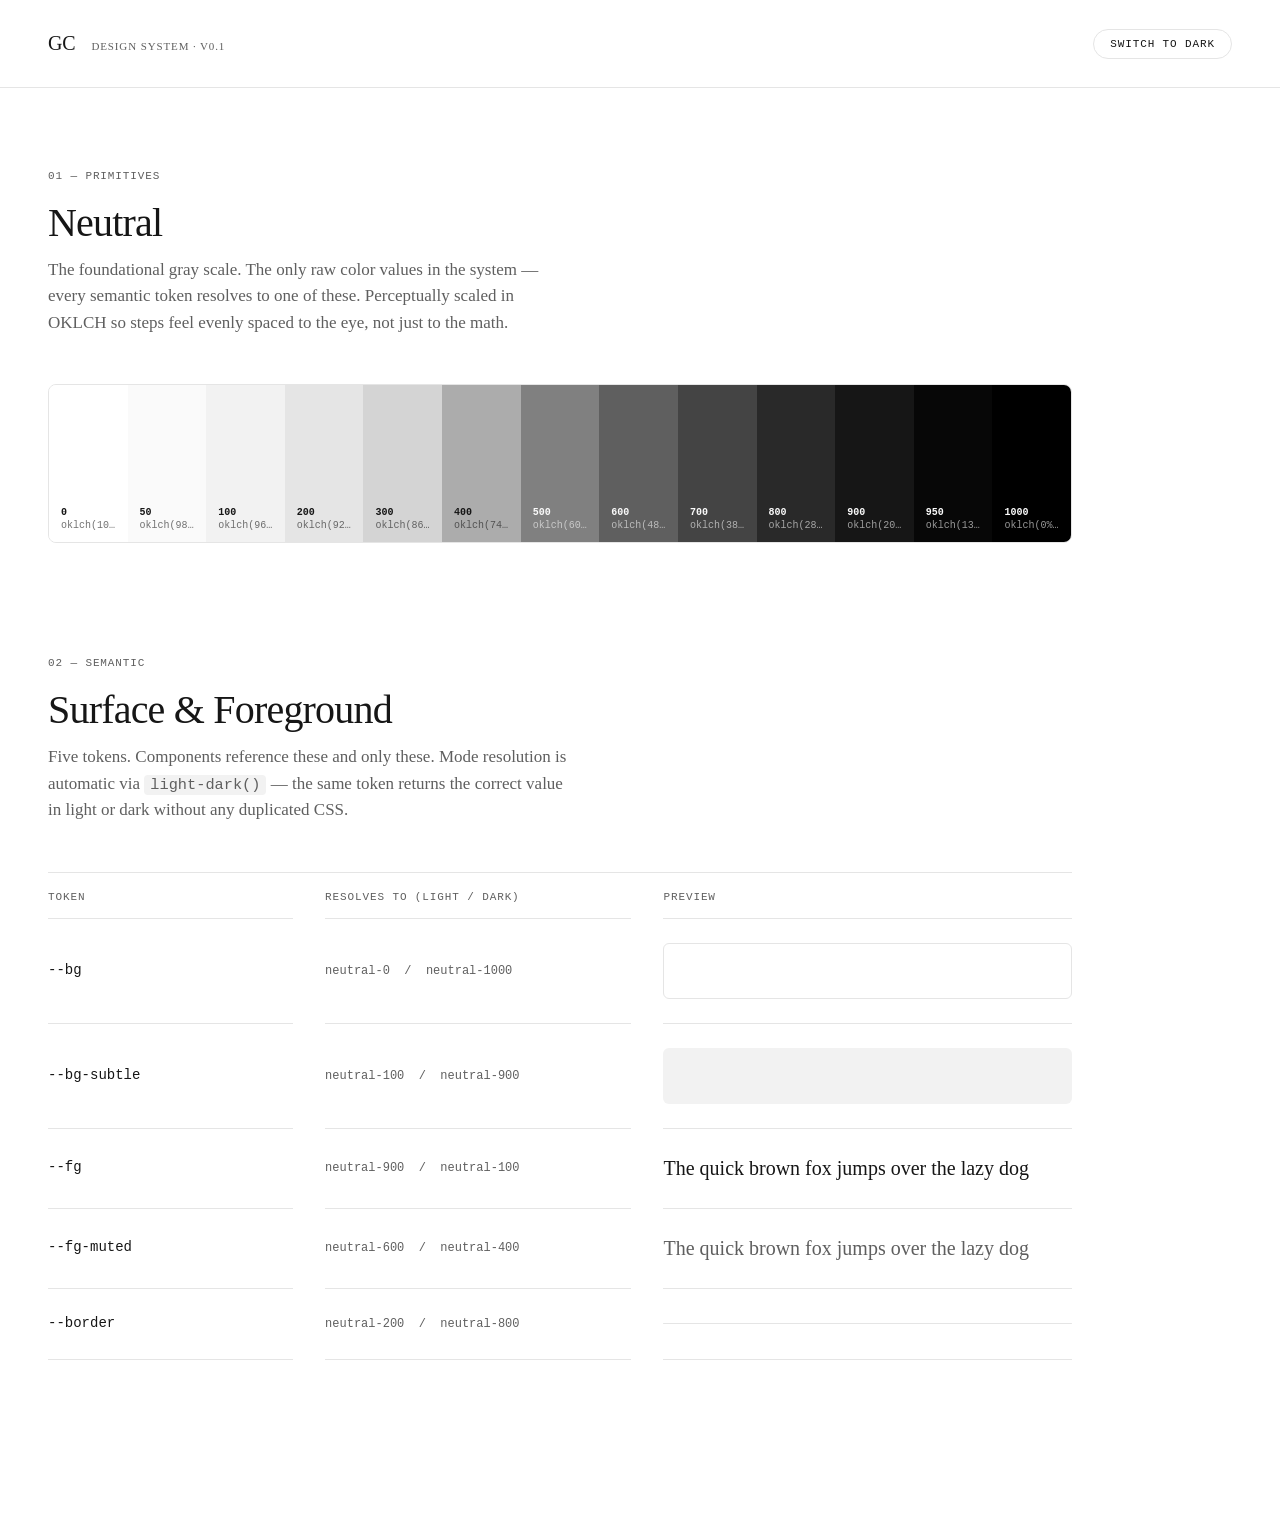
==== index.html @ 3e2ddb0b "M1 — primitives + semantic foundation" ====
<!doctype html>
<html lang="en">
<head>
  <meta charset="utf-8">
  <title>GC — Design System</title>
  <meta name="viewport" content="width=device-width, initial-scale=1">
  <link rel="stylesheet" href="tokens/primitives.css">
  <link rel="stylesheet" href="tokens/semantic.css">
  <style>
    /* Docs-page styling. Uses only semantic tokens — never primitives directly. */

    *, *::before, *::after { box-sizing: border-box; }

    html, body { margin: 0; padding: 0; }

    body {
      background: var(--bg);
      color: var(--fg);
      font-family: ui-serif, "Iowan Old Style", "Charter", Georgia, serif;
      font-size: 16px;
      line-height: 1.55;
      -webkit-font-smoothing: antialiased;
      -moz-osx-font-smoothing: grayscale;
    }

    .mono {
      font-family: ui-monospace, "SF Mono", Menlo, monospace;
      font-size: 12px;
      letter-spacing: 0.02em;
    }

    /* ── Header ─────────────────────────────────────────── */
    header {
      display: flex;
      justify-content: space-between;
      align-items: center;
      padding: 28px 48px;
      border-bottom: 1px solid var(--border);
    }
    .brand {
      display: flex;
      align-items: baseline;
      gap: 16px;
    }
    .wordmark {
      font-size: 20px;
      font-weight: 500;
      letter-spacing: -0.01em;
    }
    .breadcrumb {
      color: var(--fg-muted);
      text-transform: uppercase;
      font-size: 11px;
      letter-spacing: 0.08em;
    }
    .mode-toggle {
      background: transparent;
      border: 1px solid var(--border);
      color: var(--fg);
      padding: 8px 16px;
      border-radius: 999px;
      cursor: pointer;
      font-family: ui-monospace, "SF Mono", Menlo, monospace;
      font-size: 11px;
      text-transform: uppercase;
      letter-spacing: 0.08em;
    }
    .mode-toggle:hover { background: var(--bg-subtle); }

    /* ── Layout ─────────────────────────────────────────── */
    main {
      max-width: 1120px;
      padding: 80px 48px 160px;
    }
    section + section { margin-top: 112px; }

    .section-label {
      color: var(--fg-muted);
      text-transform: uppercase;
      font-size: 11px;
      letter-spacing: 0.08em;
      margin-bottom: 16px;
      font-family: ui-monospace, "SF Mono", Menlo, monospace;
    }
    h2 {
      font-size: 40px;
      font-weight: 400;
      letter-spacing: -0.02em;
      margin: 0 0 12px;
      line-height: 1.1;
    }
    .section-desc {
      max-width: 62ch;
      color: var(--fg-muted);
      margin: 0 0 48px;
      font-size: 17px;
      line-height: 1.55;
    }
    code {
      font-family: ui-monospace, "SF Mono", Menlo, monospace;
      font-size: 0.9em;
      background: var(--bg-subtle);
      padding: 1px 6px;
      border-radius: 4px;
    }

    /* ── Neutral ramp ───────────────────────────────────── */
    .ramp {
      display: grid;
      /* minmax(0, 1fr) lets columns shrink below their content's intrinsic size,
         otherwise the mono hex labels force a min width and the last swatches clip. */
      grid-template-columns: repeat(13, minmax(0, 1fr));
      border: 1px solid var(--border);
      border-radius: 8px;
      overflow: hidden;
    }
    .swatch {
      aspect-ratio: 1 / 2;
      display: flex;
      flex-direction: column;
      justify-content: flex-end;
      padding: 10px 12px;
      font-family: ui-monospace, "SF Mono", Menlo, monospace;
      font-size: 10px;
      line-height: 1.3;
    }
    .swatch .step { font-weight: 600; }
    .swatch .val {
      opacity: 0.6;
      overflow: hidden;
      text-overflow: ellipsis;
      white-space: nowrap;
    }
    /* Hide hex labels on tighter viewports — step number alone is enough. */
    @media (max-width: 960px) {
      .swatch .val { display: none; }
    }
    /* Text color: dark on light swatches (≤400), light on dark (≥500) */
    .swatch[data-on="dark"] { color: var(--color-neutral-900); }
    .swatch[data-on="light"] { color: var(--color-neutral-50); }

    /* ── Semantic table ─────────────────────────────────── */
    .sem {
      display: grid;
      grid-template-columns: minmax(160px, 1.2fr) minmax(220px, 1.5fr) 2fr;
      column-gap: 32px;
      border-top: 1px solid var(--border);
    }
    .sem-h {
      padding: 16px 0 12px;
      border-bottom: 1px solid var(--border);
      color: var(--fg-muted);
      text-transform: uppercase;
      font-size: 11px;
      letter-spacing: 0.08em;
      font-family: ui-monospace, "SF Mono", Menlo, monospace;
    }
    .sem-row {
      display: contents;
    }
    .sem-row > * {
      padding: 24px 0;
      border-bottom: 1px solid var(--border);
      display: flex;
      align-items: center;
    }
    .sem-name {
      font-family: ui-monospace, "SF Mono", Menlo, monospace;
      font-size: 14px;
    }
    .sem-resolve {
      font-family: ui-monospace, "SF Mono", Menlo, monospace;
      font-size: 12px;
      color: var(--fg-muted);
      line-height: 1.5;
    }
    .preview {
      height: 56px;
      width: 100%;
      border-radius: 6px;
    }
    .preview.line {
      height: 1px;
      align-self: center;
    }
    .preview.text {
      height: auto;
      font-family: ui-serif, Georgia, serif;
      font-size: 20px;
    }
  </style>
</head>
<body>
  <header>
    <div class="brand">
      <span class="wordmark">GC</span>
      <span class="breadcrumb">Design System · v0.1</span>
    </div>
    <button class="mode-toggle" type="button" aria-label="Toggle color mode">Toggle mode</button>
  </header>

  <main>
    <!-- ────────── Primitives ────────── -->
    <section>
      <div class="section-label">01 — Primitives</div>
      <h2>Neutral</h2>
      <p class="section-desc">
        The foundational gray scale. The only raw color values in the system — every semantic token resolves to one of these. Perceptually scaled in OKLCH so steps feel evenly spaced to the eye, not just to the math.
      </p>
      <div class="ramp" id="ramp"></div>
    </section>

    <!-- ────────── Semantic ────────── -->
    <section>
      <div class="section-label">02 — Semantic</div>
      <h2>Surface &amp; Foreground</h2>
      <p class="section-desc">
        Five tokens. Components reference these and only these. Mode resolution is automatic via <code>light-dark()</code> — the same token returns the correct value in light or dark without any duplicated CSS.
      </p>

      <div class="sem">
        <div class="sem-h">Token</div>
        <div class="sem-h">Resolves to (light / dark)</div>
        <div class="sem-h">Preview</div>

        <div class="sem-row">
          <div class="sem-name">--bg</div>
          <div class="sem-resolve">neutral-0&nbsp;&nbsp;/&nbsp;&nbsp;neutral-1000</div>
          <div><div class="preview" style="background:var(--bg); border:1px solid var(--border);"></div></div>
        </div>

        <div class="sem-row">
          <div class="sem-name">--bg-subtle</div>
          <div class="sem-resolve">neutral-100&nbsp;&nbsp;/&nbsp;&nbsp;neutral-900</div>
          <div><div class="preview" style="background:var(--bg-subtle);"></div></div>
        </div>

        <div class="sem-row">
          <div class="sem-name">--fg</div>
          <div class="sem-resolve">neutral-900&nbsp;&nbsp;/&nbsp;&nbsp;neutral-100</div>
          <div><div class="preview text" style="color:var(--fg);">The quick brown fox jumps over the lazy dog</div></div>
        </div>

        <div class="sem-row">
          <div class="sem-name">--fg-muted</div>
          <div class="sem-resolve">neutral-600&nbsp;&nbsp;/&nbsp;&nbsp;neutral-400</div>
          <div><div class="preview text" style="color:var(--fg-muted);">The quick brown fox jumps over the lazy dog</div></div>
        </div>

        <div class="sem-row">
          <div class="sem-name">--border</div>
          <div class="sem-resolve">neutral-200&nbsp;&nbsp;/&nbsp;&nbsp;neutral-800</div>
          <div><div class="preview line" style="background:var(--border);"></div></div>
        </div>
      </div>
    </section>
  </main>

  <script>
    // ── Render neutral ramp from the actual CSS variables ──
    (() => {
      const steps = [0, 50, 100, 200, 300, 400, 500, 600, 700, 800, 900, 950, 1000];
      const ramp = document.getElementById('ramp');
      const cs = getComputedStyle(document.documentElement);
      ramp.innerHTML = steps.map(s => {
        const varName = `--color-neutral-${s}`;
        const val = cs.getPropertyValue(varName).trim();
        const onColor = s <= 400 ? 'dark' : 'light';
        return `
          <div class="swatch" data-on="${onColor}" style="background: var(${varName});">
            <span class="step">${s}</span>
            <span class="val">${val}</span>
          </div>`;
      }).join('');
    })();

    // ── Mode toggle ──
    (() => {
      const root = document.documentElement;
      const btn = document.querySelector('.mode-toggle');
      const stored = localStorage.getItem('gc-mode');
      if (stored === 'light' || stored === 'dark') {
        root.setAttribute('data-mode', stored);
      }
      function currentMode() {
        return root.getAttribute('data-mode')
          || (matchMedia('(prefers-color-scheme: dark)').matches ? 'dark' : 'light');
      }
      function refresh() {
        btn.textContent = currentMode() === 'dark' ? 'Switch to light' : 'Switch to dark';
      }
      btn.addEventListener('click', () => {
        const next = currentMode() === 'dark' ? 'light' : 'dark';
        root.setAttribute('data-mode', next);
        localStorage.setItem('gc-mode', next);
        refresh();
      });
      refresh();
    })();
  </script>
</body>
</html>
---- tokens/primitives.css ----
/* ============================================================
   PRIMITIVES — raw values. Never consumed by components directly.
   Semantic tokens reference these.
   ============================================================ */

:root {
  /* ── Neutral ─────────────────────────────────────────────
     True gray, perceptually scaled in OKLCH.
     13 steps: 0 (white) → 1000 (black). */
  --color-neutral-0:    oklch(100%   0 0);
  --color-neutral-50:   oklch(98.4%  0 0);
  --color-neutral-100:  oklch(96.2%  0 0);
  --color-neutral-200:  oklch(92.2%  0 0);
  --color-neutral-300:  oklch(86.9%  0 0);
  --color-neutral-400:  oklch(74.5%  0 0);
  --color-neutral-500:  oklch(60.0%  0 0);
  --color-neutral-600:  oklch(48.5%  0 0);
  --color-neutral-700:  oklch(38.6%  0 0);
  --color-neutral-800:  oklch(28.0%  0 0);
  --color-neutral-900:  oklch(20.0%  0 0);
  --color-neutral-950:  oklch(13.0%  0 0);
  --color-neutral-1000: oklch(0%     0 0);
}
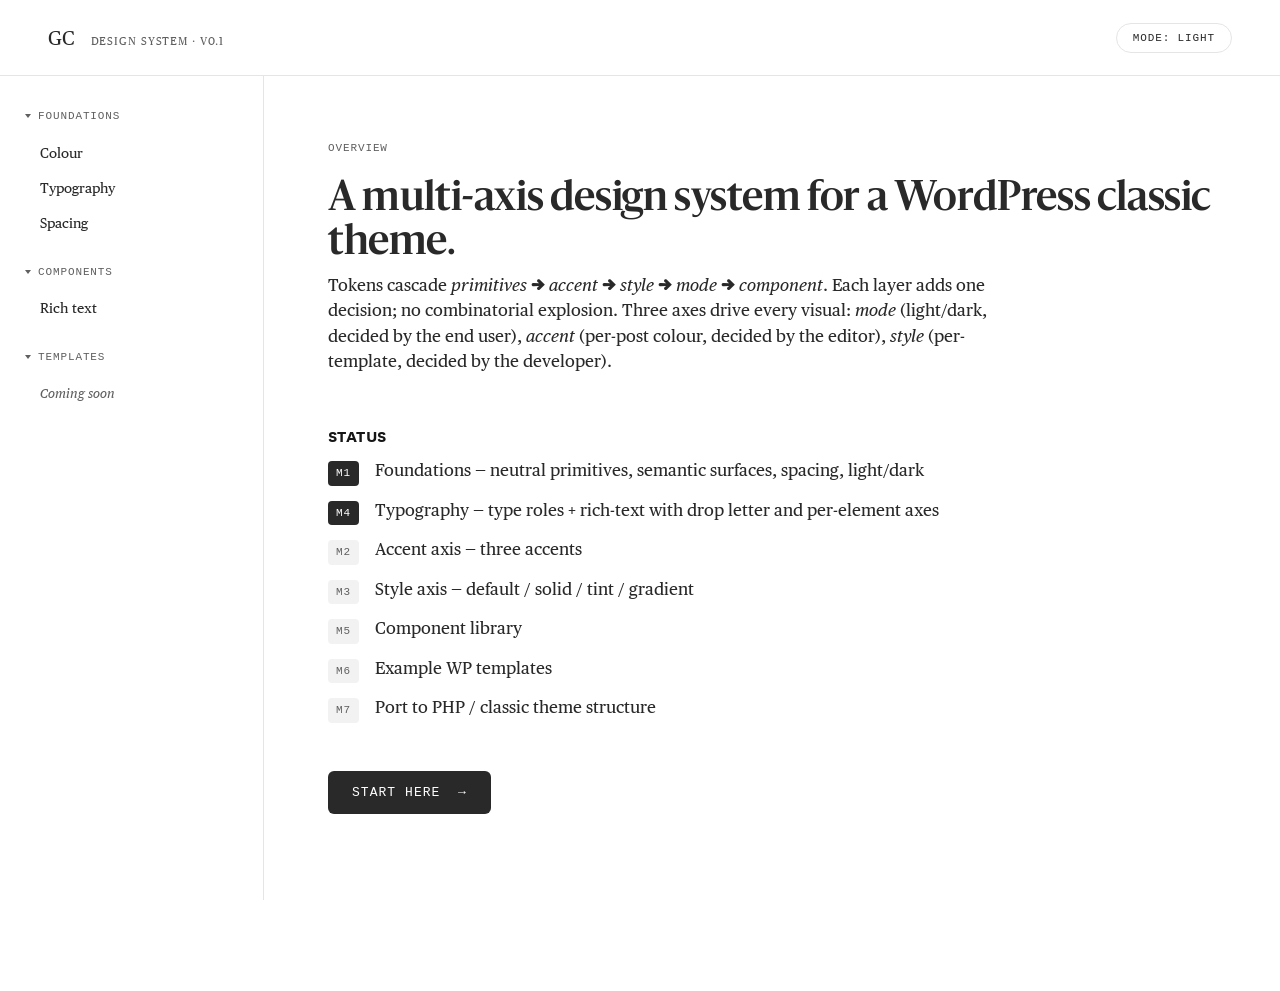
==== commit 4e5d618a: "DS setup + richtext" ====
--- a/index.html
+++ b/index.html
@@ -4,191 +4,11 @@
   <meta charset="utf-8">
   <title>GC — Design System</title>
   <meta name="viewport" content="width=device-width, initial-scale=1">
+  <link rel="stylesheet" href="tokens/fonts.css">
   <link rel="stylesheet" href="tokens/primitives.css">
   <link rel="stylesheet" href="tokens/semantic.css">
-  <style>
-    /* Docs-page styling. Uses only semantic tokens — never primitives directly. */
-
-    *, *::before, *::after { box-sizing: border-box; }
-
-    html, body { margin: 0; padding: 0; }
-
-    body {
-      background: var(--bg);
-      color: var(--fg);
-      font-family: ui-serif, "Iowan Old Style", "Charter", Georgia, serif;
-      font-size: 16px;
-      line-height: 1.55;
-      -webkit-font-smoothing: antialiased;
-      -moz-osx-font-smoothing: grayscale;
-    }
-
-    .mono {
-      font-family: ui-monospace, "SF Mono", Menlo, monospace;
-      font-size: 12px;
-      letter-spacing: 0.02em;
-    }
-
-    /* ── Header ─────────────────────────────────────────── */
-    header {
-      display: flex;
-      justify-content: space-between;
-      align-items: center;
-      padding: 28px 48px;
-      border-bottom: 1px solid var(--border);
-    }
-    .brand {
-      display: flex;
-      align-items: baseline;
-      gap: 16px;
-    }
-    .wordmark {
-      font-size: 20px;
-      font-weight: 500;
-      letter-spacing: -0.01em;
-    }
-    .breadcrumb {
-      color: var(--fg-muted);
-      text-transform: uppercase;
-      font-size: 11px;
-      letter-spacing: 0.08em;
-    }
-    .mode-toggle {
-      background: transparent;
-      border: 1px solid var(--border);
-      color: var(--fg);
-      padding: 8px 16px;
-      border-radius: 999px;
-      cursor: pointer;
-      font-family: ui-monospace, "SF Mono", Menlo, monospace;
-      font-size: 11px;
-      text-transform: uppercase;
-      letter-spacing: 0.08em;
-    }
-    .mode-toggle:hover { background: var(--bg-subtle); }
-
-    /* ── Layout ─────────────────────────────────────────── */
-    main {
-      max-width: 1120px;
-      padding: 80px 48px 160px;
-    }
-    section + section { margin-top: 112px; }
-
-    .section-label {
-      color: var(--fg-muted);
-      text-transform: uppercase;
-      font-size: 11px;
-      letter-spacing: 0.08em;
-      margin-bottom: 16px;
-      font-family: ui-monospace, "SF Mono", Menlo, monospace;
-    }
-    h2 {
-      font-size: 40px;
-      font-weight: 400;
-      letter-spacing: -0.02em;
-      margin: 0 0 12px;
-      line-height: 1.1;
-    }
-    .section-desc {
-      max-width: 62ch;
-      color: var(--fg-muted);
-      margin: 0 0 48px;
-      font-size: 17px;
-      line-height: 1.55;
-    }
-    code {
-      font-family: ui-monospace, "SF Mono", Menlo, monospace;
-      font-size: 0.9em;
-      background: var(--bg-subtle);
-      padding: 1px 6px;
-      border-radius: 4px;
-    }
-
-    /* ── Neutral ramp ───────────────────────────────────── */
-    .ramp {
-      display: grid;
-      /* minmax(0, 1fr) lets columns shrink below their content's intrinsic size,
-         otherwise the mono hex labels force a min width and the last swatches clip. */
-      grid-template-columns: repeat(13, minmax(0, 1fr));
-      border: 1px solid var(--border);
-      border-radius: 8px;
-      overflow: hidden;
-    }
-    .swatch {
-      aspect-ratio: 1 / 2;
-      display: flex;
-      flex-direction: column;
-      justify-content: flex-end;
-      padding: 10px 12px;
-      font-family: ui-monospace, "SF Mono", Menlo, monospace;
-      font-size: 10px;
-      line-height: 1.3;
-    }
-    .swatch .step { font-weight: 600; }
-    .swatch .val {
-      opacity: 0.6;
-      overflow: hidden;
-      text-overflow: ellipsis;
-      white-space: nowrap;
-    }
-    /* Hide hex labels on tighter viewports — step number alone is enough. */
-    @media (max-width: 960px) {
-      .swatch .val { display: none; }
-    }
-    /* Text color: dark on light swatches (≤400), light on dark (≥500) */
-    .swatch[data-on="dark"] { color: var(--color-neutral-900); }
-    .swatch[data-on="light"] { color: var(--color-neutral-50); }
-
-    /* ── Semantic table ─────────────────────────────────── */
-    .sem {
-      display: grid;
-      grid-template-columns: minmax(160px, 1.2fr) minmax(220px, 1.5fr) 2fr;
-      column-gap: 32px;
-      border-top: 1px solid var(--border);
-    }
-    .sem-h {
-      padding: 16px 0 12px;
-      border-bottom: 1px solid var(--border);
-      color: var(--fg-muted);
-      text-transform: uppercase;
-      font-size: 11px;
-      letter-spacing: 0.08em;
-      font-family: ui-monospace, "SF Mono", Menlo, monospace;
-    }
-    .sem-row {
-      display: contents;
-    }
-    .sem-row > * {
-      padding: 24px 0;
-      border-bottom: 1px solid var(--border);
-      display: flex;
-      align-items: center;
-    }
-    .sem-name {
-      font-family: ui-monospace, "SF Mono", Menlo, monospace;
-      font-size: 14px;
-    }
-    .sem-resolve {
-      font-family: ui-monospace, "SF Mono", Menlo, monospace;
-      font-size: 12px;
-      color: var(--fg-muted);
-      line-height: 1.5;
-    }
-    .preview {
-      height: 56px;
-      width: 100%;
-      border-radius: 6px;
-    }
-    .preview.line {
-      height: 1px;
-      align-self: center;
-    }
-    .preview.text {
-      height: auto;
-      font-family: ui-serif, Georgia, serif;
-      font-size: 20px;
-    }
-  </style>
+  <link rel="stylesheet" href="tokens/rich-text.css">
+  <link rel="stylesheet" href="docs.css">
 </head>
 <body>
   <header>
@@ -196,107 +16,38 @@
       <span class="wordmark">GC</span>
       <span class="breadcrumb">Design System · v0.1</span>
     </div>
-    <button class="mode-toggle" type="button" aria-label="Toggle color mode">Toggle mode</button>
+    <div class="toggles">
+      <button class="toggle" id="mode-toggle" type="button" aria-label="Toggle color mode">Mode: light</button>
+    </div>
   </header>
 
+  <div id="sidebar-mount"></div>
+
   <main>
-    <!-- ────────── Primitives ────────── -->
     <section>
-      <div class="section-label">01 — Primitives</div>
-      <h2>Neutral</h2>
+      <div class="section-label">Overview</div>
+      <h2>A multi-axis design system for a WordPress classic theme.</h2>
       <p class="section-desc">
-        The foundational gray scale. The only raw color values in the system — every semantic token resolves to one of these. Perceptually scaled in OKLCH so steps feel evenly spaced to the eye, not just to the math.
-      </p>
-      <div class="ramp" id="ramp"></div>
-    </section>
-
-    <!-- ────────── Semantic ────────── -->
-    <section>
-      <div class="section-label">02 — Semantic</div>
-      <h2>Surface &amp; Foreground</h2>
-      <p class="section-desc">
-        Five tokens. Components reference these and only these. Mode resolution is automatic via <code>light-dark()</code> — the same token returns the correct value in light or dark without any duplicated CSS.
+        Tokens cascade <em>primitives → accent → style → mode → component</em>. Each layer adds one decision; no combinatorial explosion. Three axes drive every visual: <em>mode</em> (light/dark, decided by the end user), <em>accent</em> (per-post colour, decided by the editor), <em>style</em> (per-template, decided by the developer).
       </p>
 
-      <div class="sem">
-        <div class="sem-h">Token</div>
-        <div class="sem-h">Resolves to (light / dark)</div>
-        <div class="sem-h">Preview</div>
+      <h3>Status</h3>
+      <ul class="roadmap">
+        <li><span class="roadmap-stage roadmap-done">M1</span> Foundations &mdash; neutral primitives, semantic surfaces, spacing, light/dark</li>
+        <li><span class="roadmap-stage roadmap-done">M4</span> Typography &mdash; type roles + rich-text with drop letter and per-element axes</li>
+        <li><span class="roadmap-stage">M2</span> Accent axis &mdash; three accents</li>
+        <li><span class="roadmap-stage">M3</span> Style axis &mdash; default / solid / tint / gradient</li>
+        <li><span class="roadmap-stage">M5</span> Component library</li>
+        <li><span class="roadmap-stage">M6</span> Example WP templates</li>
+        <li><span class="roadmap-stage">M7</span> Port to PHP / classic theme structure</li>
+      </ul>
 
-        <div class="sem-row">
-          <div class="sem-name">--bg</div>
-          <div class="sem-resolve">neutral-0&nbsp;&nbsp;/&nbsp;&nbsp;neutral-1000</div>
-          <div><div class="preview" style="background:var(--bg); border:1px solid var(--border);"></div></div>
-        </div>
-
-        <div class="sem-row">
-          <div class="sem-name">--bg-subtle</div>
-          <div class="sem-resolve">neutral-100&nbsp;&nbsp;/&nbsp;&nbsp;neutral-900</div>
-          <div><div class="preview" style="background:var(--bg-subtle);"></div></div>
-        </div>
-
-        <div class="sem-row">
-          <div class="sem-name">--fg</div>
-          <div class="sem-resolve">neutral-900&nbsp;&nbsp;/&nbsp;&nbsp;neutral-100</div>
-          <div><div class="preview text" style="color:var(--fg);">The quick brown fox jumps over the lazy dog</div></div>
-        </div>
-
-        <div class="sem-row">
-          <div class="sem-name">--fg-muted</div>
-          <div class="sem-resolve">neutral-600&nbsp;&nbsp;/&nbsp;&nbsp;neutral-400</div>
-          <div><div class="preview text" style="color:var(--fg-muted);">The quick brown fox jumps over the lazy dog</div></div>
-        </div>
-
-        <div class="sem-row">
-          <div class="sem-name">--border</div>
-          <div class="sem-resolve">neutral-200&nbsp;&nbsp;/&nbsp;&nbsp;neutral-800</div>
-          <div><div class="preview line" style="background:var(--border);"></div></div>
-        </div>
-      </div>
+      <p style="margin-top: var(--space-48);">
+        <a href="foundations/colour.html" class="cta">Start here &nbsp;→</a>
+      </p>
     </section>
   </main>
 
-  <script>
-    // ── Render neutral ramp from the actual CSS variables ──
-    (() => {
-      const steps = [0, 50, 100, 200, 300, 400, 500, 600, 700, 800, 900, 950, 1000];
-      const ramp = document.getElementById('ramp');
-      const cs = getComputedStyle(document.documentElement);
-      ramp.innerHTML = steps.map(s => {
-        const varName = `--color-neutral-${s}`;
-        const val = cs.getPropertyValue(varName).trim();
-        const onColor = s <= 400 ? 'dark' : 'light';
-        return `
-          <div class="swatch" data-on="${onColor}" style="background: var(${varName});">
-            <span class="step">${s}</span>
-            <span class="val">${val}</span>
-          </div>`;
-      }).join('');
-    })();
-
-    // ── Mode toggle ──
-    (() => {
-      const root = document.documentElement;
-      const btn = document.querySelector('.mode-toggle');
-      const stored = localStorage.getItem('gc-mode');
-      if (stored === 'light' || stored === 'dark') {
-        root.setAttribute('data-mode', stored);
-      }
-      function currentMode() {
-        return root.getAttribute('data-mode')
-          || (matchMedia('(prefers-color-scheme: dark)').matches ? 'dark' : 'light');
-      }
-      function refresh() {
-        btn.textContent = currentMode() === 'dark' ? 'Switch to light' : 'Switch to dark';
-      }
-      btn.addEventListener('click', () => {
-        const next = currentMode() === 'dark' ? 'light' : 'dark';
-        root.setAttribute('data-mode', next);
-        localStorage.setItem('gc-mode', next);
-        refresh();
-      });
-      refresh();
-    })();
-  </script>
+  <script src="docs.js"></script>
 </body>
 </html>
--- a/tokens/fonts.css
+++ b/tokens/fonts.css
@@ -0,0 +1,87 @@
+/* ============================================================
+   @font-face declarations.
+   Web licensed for LGC. Self-hosted, woff2 preferred.
+   ============================================================ */
+
+/* ── Sanomat (Web) ─────────────────────────────────────────
+   Display serif. We only have Semibold (600) currently.
+   System asks for Medium (500); Semibold stands in until
+   the Medium file arrives.
+   font-weight range covers both so demanding either resolves. */
+@font-face {
+  font-family: "Sanomat";
+  src: url("../fonts/Sanomat-Semibold-Web.woff2") format("woff2");
+  font-weight: 500 600;
+  font-style: normal;
+  font-display: swap;
+}
+@font-face {
+  font-family: "Sanomat";
+  src: url("../fonts/Sanomat-RegularItalic-Web.woff2") format("woff2");
+  font-weight: 400;
+  font-style: italic;
+  font-display: swap;
+}
+
+/* ── Publico Text (Web) ────────────────────────────────────
+   Body serif. */
+@font-face {
+  font-family: "Publico Text";
+  src: url("../fonts/PublicoText-Roman-Web.woff2") format("woff2");
+  font-weight: 400;
+  font-style: normal;
+  font-display: swap;
+}
+@font-face {
+  font-family: "Publico Text";
+  src: url("../fonts/PublicoText-Italic-Web.woff2") format("woff2");
+  font-weight: 400;
+  font-style: italic;
+  font-display: swap;
+}
+@font-face {
+  font-family: "Publico Text";
+  src: url("../fonts/PublicoText-Semibold-Web.woff2") format("woff2");
+  font-weight: 600;
+  font-style: normal;
+  font-display: swap;
+}
+@font-face {
+  font-family: "Publico Text";
+  src: url("../fonts/PublicoText-SemiboldItalic-Web.woff2") format("woff2");
+  font-weight: 600;
+  font-style: italic;
+  font-display: swap;
+}
+
+/* ── National (Web) ────────────────────────────────────────
+   Alt sans. Light for displays, Book for body, Semibold for emphasis.
+   TODO: National-Book.woff2 and National-Semibold.woff2 not yet provided. */
+@font-face {
+  font-family: "National";
+  src: url("../fonts/NationalWeb-Light.woff2") format("woff2");
+  font-weight: 300;
+  font-style: normal;
+  font-display: swap;
+}
+@font-face {
+  font-family: "National";
+  src: url("../fonts/NationalWeb-Book.woff") format("woff");
+  font-weight: 400;
+  font-style: normal;
+  font-display: swap;
+}
+@font-face {
+  font-family: "National";
+  src: url("../fonts/NationalWeb-BookItalic.woff2") format("woff2");
+  font-weight: 400;
+  font-style: italic;
+  font-display: swap;
+}
+@font-face {
+  font-family: "National";
+  src: url("../fonts/NationalWeb-Semibold.woff") format("woff");
+  font-weight: 600;
+  font-style: normal;
+  font-display: swap;
+}
--- a/tokens/primitives.css
+++ b/tokens/primitives.css
@@ -20,4 +20,36 @@
   --color-neutral-900:  oklch(20.0%  0 0);
   --color-neutral-950:  oklch(13.0%  0 0);
   --color-neutral-1000: oklch(0%     0 0);
+
+  /* ── Type families ───────────────────────────────────────
+     The three faces. Display (Sanomat) is only used inside
+     the display roles; body & alt use Publico / National. */
+  --font-display: "Sanomat", Georgia, "Times New Roman", serif;
+  --font-serif:   "Publico Text", Georgia, "Times New Roman", serif;
+  --font-sans:    "National", -apple-system, BlinkMacSystemFont,
+                  "Segoe UI", Helvetica, Arial, sans-serif;
+
+  /* ── Type weights ────────────────────────────────────────
+     Names match CSS numeric scale 1:1.
+     Sanomat ships only Semibold in the web licence — there is
+     no separate Medium weight; displays use Semibold. */
+  --weight-light:    300;   /* National Light — displays in alt   */
+  --weight-book:     400;   /* National Book, Publico Roman       */
+  --weight-semibold: 600;   /* Sanomat (display), emphasis serif/sans */
+
+  /* ── Spacing ─────────────────────────────────────────────
+     Base scale from the Figma source. Values in rem so that
+     a user with a larger root font-size gets proportional
+     spacing across the whole system.
+     1rem = 16px @ default root font-size.
+     Numbers in token name = the px value at default. */
+  --space-00: 0;
+  --space-02: 0.125rem;  /*  2 */
+  --space-04: 0.25rem;   /*  4 */
+  --space-08: 0.5rem;    /*  8 */
+  --space-12: 0.75rem;   /* 12 */
+  --space-16: 1rem;      /* 16 */
+  --space-24: 1.5rem;    /* 24 */
+  --space-32: 2rem;      /* 32 */
+  --space-48: 3rem;      /* 48 */
 }
--- a/tokens/rich-text.css
+++ b/tokens/rich-text.css
@@ -0,0 +1,171 @@
+/* ============================================================
+   RICH TEXT — the .rich-text wrapper applies design-system
+   typography to plain semantic HTML (the output of a CMS
+   editor like Gutenberg, but framework-agnostic).
+
+   Rules inside this file map HTML tags → behaviour. Components
+   outside .rich-text use the utility classes (.text-body etc.).
+
+   Vertical rhythm uses the project spacing scale (--space-*),
+   not the `lh` unit — keeps the rich-text rhythm in step with
+   the rest of the layout system rather than the running line.
+   ============================================================ */
+
+/* ── Numerals: old-style by default in body prose ─────────
+   Old-style figures have ascenders & descenders like lowercase
+   letters — they read naturally inside running text. */
+.rich-text {
+  font-variant-numeric: oldstyle-nums proportional-nums;
+}
+
+/* List markers use lining (cap-height) + tabular figures so
+   "11." "12." "100." all align at the decimal point.
+   Markers render in semibold by default; face follows the
+   body typeset, swapped via data-ol-marker="alt" on any
+   ancestor (see semantic.css RICH-TEXT AXES). Size is fixed
+   at 17px regardless of body typeset so numerals read the
+   same weight in any context. ───────────────────────── */
+.rich-text ol > li::marker {
+  font-variant-numeric: lining-nums tabular-nums;
+  font-weight:          var(--weight-semibold);
+  font-family:          var(--ol-marker-family, var(--typeset-family));
+  font-size:            1.0625rem;
+}
+
+/* ── Reset margins on direct children we control.
+   :where() keeps the selector match but zeroes its specificity,
+   so the rhythm rule below (lower specificity by default) can
+   still apply its margin-block-start. ───────────────────── */
+:where(.rich-text > p,
+       .rich-text > ul,
+       .rich-text > ol,
+       .rich-text > h2,
+       .rich-text > h3) {
+  margin: 0;
+}
+
+/* ── Vertical rhythm: every direct child after another gets
+   the default gap above it. Pattern A (top-only): only
+   margin-block-start, never block-end, so the system is
+   robust to block/flex/grid contexts (no margin collapse). */
+.rich-text > * + * {
+  margin-block-start: var(--space-12);
+}
+
+/* Heading top spacing. Below uses the default --space-12. */
+.rich-text > * + h2 { margin-block-start: var(--space-48); }
+.rich-text > * + h3 { margin-block-start: var(--space-24); }
+
+/* ── Headings ────────────────────────────────────────────
+   H2 and H3 are body-styled (not display), with semibold +
+   wider tracking + high-contrast color. H2 adds all-small-caps
+   for a strong editorial section divider.
+
+   font-family / font-size / line-height consume per-element
+   axis tokens (see semantic.css RICH-TEXT AXES). On alt the
+   size and leading flip to the swapped typeset's, so a
+   serif-on-sans-body heading optically matches a serif-on-
+   serif-body heading, and computed line-height in px stays
+   invariant. Tokens fall back to the body typeset when unset. */
+.rich-text h2 {
+  font-family:       var(--h2-family,         var(--typeset-family));
+  font-size:         calc(1.0625rem * var(--h2-size-scale,    var(--typeset-size-scale)));
+  line-height:       calc(1.4       * var(--h2-leading-scale, var(--typeset-leading-scale)));
+  font-weight:       var(--weight-semibold);
+  letter-spacing:    0.02em;
+  font-variant-caps: all-small-caps;
+  color:             var(--fg-high-contrast);
+}
+
+.rich-text h3 {
+  font-family:       var(--h3-family,         var(--typeset-family));
+  font-size:         calc(1.0625rem * var(--h3-size-scale,    var(--typeset-size-scale)));
+  line-height:       calc(1.4       * var(--h3-leading-scale, var(--typeset-leading-scale)));
+  font-weight:       var(--weight-semibold);
+  letter-spacing:    0;          /* tracking unchanged from body — only h2 widens for the small-caps treatment */
+  font-variant-caps: normal;     /* h3 is plain semibold body, not small-caps (which is the h2 treatment) */
+  color:             var(--fg-high-contrast);
+}
+
+/* ── Lists ──────────────────────────────────────────────── */
+.rich-text ul,
+.rich-text ol {
+  padding-inline-start: var(--space-24);
+}
+.rich-text li + li {
+  margin-block-start: var(--space-12);
+}
+.rich-text li > ul,
+.rich-text li > ol {
+  margin-block-start: var(--space-12);
+}
+.rich-text li > p {        /* paragraphs nested inside list items */
+  margin: 0;
+}
+.rich-text li > p + p {
+  margin-block-start: var(--space-12);
+}
+
+/* ── Inline emphasis ────────────────────────────────────── */
+.rich-text strong,
+.rich-text b {
+  font-weight: var(--weight-semibold);
+  color: var(--fg-high-contrast);
+}
+.rich-text em,
+.rich-text i {
+  font-style: italic;
+}
+
+/* ── Drop letter ─────────────────────────────────────────
+   Three-line drop cap on paragraphs explicitly marked
+   .has-drop-cap (Gutenberg's native class for the Paragraph
+   block's Drop cap toggle). Variant via .is-style-dropcap-alt.
+
+   Primary path: the CSS `initial-letter` property. The browser
+   computes the drop's font-size from the chosen face's metrics
+   so the cap-height spans exactly 3 body lines, and aligns its
+   baseline with line 3's baseline. Robust to any body-text
+   change — including clamp() responsive sizing — because the
+   spec ties the drop to the body's own line metrics rather
+   than to a hard-coded multiplier.
+
+   Fallback path (inside @supports not): float + line-height
+   + manually calibrated --dropcap-size-scale and -nudge. Used
+   only by browsers that don't yet implement initial-letter
+   (currently Firefox). Calibration is tied to the present body
+   font-size; if body adopts clamp, fallback values will need
+   re-tuning.
+
+   Caveat: ::first-letter includes any leading punctuation
+   (quotes, parens, em-dashes), which will render enlarged
+   together with the letter. This is the browser default and
+   accepted. For paragraphs where this is undesired, wrap the
+   letter in a span and target that instead. */
+.rich-text p.has-drop-cap::first-letter {
+  font-family:       var(--dropcap-family);
+  font-weight:       var(--dropcap-weight);
+  color:             var(--fg-high-contrast);
+  margin-inline-end: var(--space-12);
+
+  -webkit-initial-letter: 3;
+          initial-letter: 3;
+}
+
+@supports not (initial-letter: 3) {
+  .rich-text p.has-drop-cap::first-letter {
+    font-size:          calc(var(--dropcap-size-scale) * 1.0625rem);
+    line-height:        1;
+    float:              left;
+    /* Per-context optical nudge — see --dropcap-nudge in
+       semantic.css; varies by (drop face × body face). */
+    margin-block-start: var(--dropcap-nudge);
+    /* Trim the float's wrap zone to exactly 3 body lines.
+       Float content-height = font-size (line-height: 1), which
+       exceeds 3 × body line-height for both variants. The
+       negative margin-block-end pulls the wrap boundary up to
+       3 body lines exactly, so line 4 flows flush left right
+       after line 3. */
+    margin-block-end:   calc((3 * 1.4 - var(--dropcap-size-scale)) * 1.0625rem);
+  }
+}
--- a/docs.css
+++ b/docs.css
@@ -0,0 +1,444 @@
+/* ============================================================
+   DOCS — styles for the design-system documentation page.
+   Not part of the design system itself: this file styles the
+   chrome (header, layout, swatches, tables) of index.html.
+
+   Rule: consumes only semantic tokens (--bg, --fg, --space-*,
+   --border, etc.) — never primitives directly. The styleguide
+   is the first "component" that uses the system, so it stays
+   in step with any token change automatically.
+   ============================================================ */
+
+*, *::before, *::after { box-sizing: border-box; }
+
+html, body { margin: 0; padding: 0; }
+
+:root {
+  --header-h:  76px;
+  --sidebar-w: 264px;
+}
+
+body {
+  background: var(--bg);
+  color: var(--fg);
+  font-family: var(--font-serif);
+  font-size: 17px;
+  line-height: 1.5;
+  -webkit-font-smoothing: antialiased;
+  -moz-osx-font-smoothing: grayscale;
+}
+
+.mono {
+  font-family: ui-monospace, "SF Mono", Menlo, monospace;
+  font-size: 12px;
+  letter-spacing: 0.02em;
+}
+
+/* ── Header ─────────────────────────────────────────── */
+header {
+  position: fixed;
+  top: 0;
+  left: 0;
+  right: 0;
+  height: var(--header-h);
+  z-index: 20;
+  display: flex;
+  justify-content: space-between;
+  align-items: center;
+  padding: 0 48px;
+  background: var(--bg);
+  border-bottom: 1px solid var(--border);
+}
+.brand {
+  display: flex;
+  align-items: baseline;
+  gap: 16px;
+}
+.wordmark {
+  font-size: 20px;
+  font-weight: 500;
+  letter-spacing: -0.01em;
+}
+.breadcrumb {
+  color: var(--fg-muted);
+  text-transform: uppercase;
+  font-size: 11px;
+  letter-spacing: 0.08em;
+}
+.toggles {
+  display: flex;
+  gap: 8px;
+}
+.toggle {
+  background: transparent;
+  border: 1px solid var(--border);
+  color: var(--fg);
+  padding: 8px 16px;
+  border-radius: 999px;
+  cursor: pointer;
+  font-family: ui-monospace, "SF Mono", Menlo, monospace;
+  font-size: 11px;
+  text-transform: uppercase;
+  letter-spacing: 0.08em;
+}
+.toggle:hover { background: var(--bg-subtle); }
+
+/* ── Sidebar (fixed left, below header) ─────────────── */
+.sidebar {
+  position: fixed;
+  top: var(--header-h);
+  left: 0;
+  bottom: 0;
+  width: var(--sidebar-w);
+  overflow-y: auto;
+  z-index: 10;
+  background: var(--bg);
+  border-right: 1px solid var(--border);
+  padding: 24px 16px;
+}
+.nav {
+  display: flex;
+  flex-direction: column;
+  gap: 4px;
+}
+.nav-group {
+  margin: 0;
+}
+/* Native disclosure: suppress default marker, render our own. */
+.nav-summary {
+  list-style: none;
+  cursor: pointer;
+  display: flex;
+  align-items: center;
+  gap: 8px;
+  padding: 8px 10px;
+  font-family: ui-monospace, "SF Mono", Menlo, monospace;
+  font-size: 11px;
+  text-transform: uppercase;
+  letter-spacing: 0.08em;
+  color: var(--fg-muted);
+  border-radius: 4px;
+  user-select: none;
+}
+.nav-summary::-webkit-details-marker { display: none; }
+.nav-summary::before {
+  content: "";
+  width: 0;
+  height: 0;
+  border-left: 4px solid currentColor;
+  border-top: 3px solid transparent;
+  border-bottom: 3px solid transparent;
+  transition: transform 0.15s ease;
+}
+details[open] > .nav-summary::before {
+  transform: rotate(90deg);
+}
+.nav-summary:hover {
+  background: var(--bg-subtle);
+  color: var(--fg);
+}
+.nav-list {
+  list-style: none;
+  margin: 4px 0 12px;
+  padding: 0 0 0 14px;
+  display: flex;
+  flex-direction: column;
+  gap: 2px;
+}
+.nav-link {
+  display: block;
+  padding: 6px 10px;
+  font-size: 14px;
+  color: var(--fg);
+  text-decoration: none;
+  border-radius: 4px;
+}
+.nav-link:hover {
+  background: var(--bg-subtle);
+}
+.nav-link.is-active {
+  background: var(--bg-subtle);
+  color: var(--fg-high-contrast);
+  font-weight: 500;
+}
+.nav-disabled {
+  padding: 6px 10px;
+  font-size: 13px;
+  color: var(--fg-muted);
+  font-style: italic;
+}
+
+/* ── Layout ─────────────────────────────────────────── */
+main {
+  margin-left: var(--sidebar-w);
+  padding: calc(var(--header-h) + 64px) 64px 160px;
+  max-width: calc(var(--sidebar-w) + 1120px);
+}
+section + section { margin-top: 112px; }
+
+.section-label {
+  color: var(--fg-muted);
+  text-transform: uppercase;
+  font-size: 11px;
+  letter-spacing: 0.08em;
+  margin-bottom: 16px;
+  font-family: ui-monospace, "SF Mono", Menlo, monospace;
+}
+h2 {
+  font-family: var(--font-display);
+  font-size: 40px;
+  font-weight: var(--weight-medium);
+  letter-spacing: -0.01em;
+  margin: 0 0 12px;
+  line-height: 1.1;
+}
+
+/* Subsection labels in the docs. Same shape as the rich-text
+   data-h2="alt" treatment: swapped face (sans on the serif
+   docs body), semibold, small-caps, tight tracking. Reads as
+   an editorial divider rather than a display heading. */
+h3 {
+  font-family:       var(--typeset-family-swapped);
+  font-size:         calc(1.0625rem * var(--typeset-size-scale-swapped));
+  line-height:       calc(1.4       * var(--typeset-leading-scale-swapped));
+  font-weight:       var(--weight-semibold);
+  letter-spacing:    0.02em;
+  font-variant-caps: all-small-caps;
+  color:             var(--fg-high-contrast);
+  margin: 48px 0 12px;
+}
+.section-desc {
+  max-width: 62ch;
+  color: var(--fg);
+  margin: 0 0 48px;
+}
+code {
+  font-family: ui-monospace, "SF Mono", Menlo, monospace;
+  font-size: 0.9em;
+  background: var(--bg-subtle);
+  padding: 1px 6px;
+  border-radius: 4px;
+}
+
+/* ── Neutral ramp ───────────────────────────────────── */
+.ramp {
+  display: grid;
+  /* minmax(0, 1fr) lets columns shrink below their content's intrinsic size,
+     otherwise the mono hex labels force a min width and the last swatches clip. */
+  grid-template-columns: repeat(13, minmax(0, 1fr));
+  border: 1px solid var(--border);
+  border-radius: 8px;
+  overflow: hidden;
+}
+.swatch {
+  aspect-ratio: 1 / 2;
+  display: flex;
+  flex-direction: column;
+  justify-content: flex-end;
+  padding: 10px 12px;
+  font-family: ui-monospace, "SF Mono", Menlo, monospace;
+  font-size: 10px;
+  line-height: 1.3;
+}
+.swatch .step { font-weight: 600; }
+.swatch .val {
+  opacity: 0.6;
+  overflow: hidden;
+  text-overflow: ellipsis;
+  white-space: nowrap;
+}
+/* Hide hex labels on tighter viewports — step number alone is enough. */
+@media (max-width: 960px) {
+  .swatch .val { display: none; }
+}
+/* Text color: dark on light swatches (≤400), light on dark (≥500) */
+.swatch[data-on="dark"] { color: var(--color-neutral-900); }
+.swatch[data-on="light"] { color: var(--color-neutral-50); }
+
+/* ── Semantic table ─────────────────────────────────── */
+.sem {
+  display: grid;
+  grid-template-columns: minmax(160px, 1.2fr) minmax(220px, 1.5fr) 2fr;
+  column-gap: 32px;
+  border-top: 1px solid var(--border);
+}
+.sem-h {
+  padding: 16px 0 12px;
+  border-bottom: 1px solid var(--border);
+  color: var(--fg-muted);
+  text-transform: uppercase;
+  font-size: 11px;
+  letter-spacing: 0.08em;
+  font-family: ui-monospace, "SF Mono", Menlo, monospace;
+}
+.sem-row {
+  display: contents;
+}
+.sem-row > * {
+  padding: 24px 0;
+  border-bottom: 1px solid var(--border);
+  display: flex;
+  align-items: center;
+}
+.sem-name {
+  font-family: ui-monospace, "SF Mono", Menlo, monospace;
+  font-size: 14px;
+}
+.sem-resolve {
+  font-family: ui-monospace, "SF Mono", Menlo, monospace;
+  font-size: 12px;
+  color: var(--fg-muted);
+  line-height: 1.5;
+}
+.preview {
+  height: 56px;
+  width: 100%;
+  border-radius: 6px;
+}
+.preview.line {
+  height: 1px;
+  align-self: center;
+}
+.preview.text {
+  height: auto;
+  font-family: var(--font-serif);
+  font-size: 20px;
+}
+
+/* ── Type sample table ──────────────────────────────── */
+.type {
+  display: grid;
+  grid-template-columns: minmax(140px, 0.9fr) minmax(180px, 1fr) 2.4fr;
+  column-gap: 32px;
+  border-top: 1px solid var(--border);
+}
+.type-row { display: contents; }
+.type-row > * {
+  padding: 28px 0;
+  border-bottom: 1px solid var(--border);
+  align-self: center;
+}
+.type-role {
+  font-family: ui-monospace, "SF Mono", Menlo, monospace;
+  font-size: 14px;
+}
+.type-spec {
+  font-family: ui-monospace, "SF Mono", Menlo, monospace;
+  font-size: 12px;
+  color: var(--fg-muted);
+  line-height: 1.6;
+}
+.type-sample {
+  color: var(--fg);
+  text-wrap: pretty;
+}
+
+/* ── Spacing scale ───────────────────────────── */
+.space {
+  display: grid;
+  grid-template-columns: minmax(140px, 0.9fr) minmax(120px, 0.7fr) 2fr;
+  column-gap: 32px;
+  border-top: 1px solid var(--border);
+}
+.space-row { display: contents; }
+.space-row > * {
+  padding: 18px 0;
+  border-bottom: 1px solid var(--border);
+  align-self: center;
+}
+.space-name {
+  font-family: ui-monospace, "SF Mono", Menlo, monospace;
+  font-size: 14px;
+}
+.space-val {
+  font-family: ui-monospace, "SF Mono", Menlo, monospace;
+  font-size: 12px;
+  color: var(--fg-muted);
+}
+.space-bar {
+  height: 16px;
+  background: var(--fg);
+  border-radius: 2px;
+  min-width: 1px;
+}
+
+/* ── Landing page ───────────────────────────────────── */
+.roadmap {
+  list-style: none;
+  margin: 0;
+  padding: 0;
+  display: flex;
+  flex-direction: column;
+  gap: 12px;
+  max-width: 62ch;
+}
+.roadmap li {
+  display: flex;
+  align-items: baseline;
+  gap: 16px;
+}
+.roadmap-stage {
+  font-family: ui-monospace, "SF Mono", Menlo, monospace;
+  font-size: 11px;
+  letter-spacing: 0.08em;
+  padding: 4px 8px;
+  border-radius: 4px;
+  background: var(--bg-subtle);
+  color: var(--fg-muted);
+  flex-shrink: 0;
+}
+.roadmap-stage.roadmap-done {
+  background: var(--fg);
+  color: var(--bg);
+}
+
+.cta {
+  display: inline-block;
+  padding: 12px 24px;
+  background: var(--fg);
+  color: var(--bg);
+  text-decoration: none;
+  border-radius: 6px;
+  font-family: ui-monospace, "SF Mono", Menlo, monospace;
+  font-size: 13px;
+  text-transform: uppercase;
+  letter-spacing: 0.08em;
+}
+.cta:hover {
+  background: var(--fg-high-contrast);
+}
+
+/* ── Demo sections (rich-text component page) ───────── */
+.demo {
+  margin-top: 64px;
+  padding-top: 48px;
+  border-top: 1px solid var(--border);
+}
+.demo > h3 {
+  margin-top: 0;
+}
+.demo-desc {
+  max-width: 62ch;
+  color: var(--fg);
+  margin: 0 0 24px;
+}
+.demo-toggles {
+  display: flex;
+  flex-wrap: wrap;
+  gap: 8px;
+  margin-bottom: 32px;
+}
+.demo-target {
+  max-width: 62ch;
+}
+
+/* Toggle "on" state — used by demo toggles. */
+.toggle.is-active {
+  background: var(--fg);
+  color: var(--bg);
+  border-color: var(--fg);
+}
+.toggle.is-active:hover {
+  background: var(--fg-high-contrast);
+  border-color: var(--fg-high-contrast);
+}
